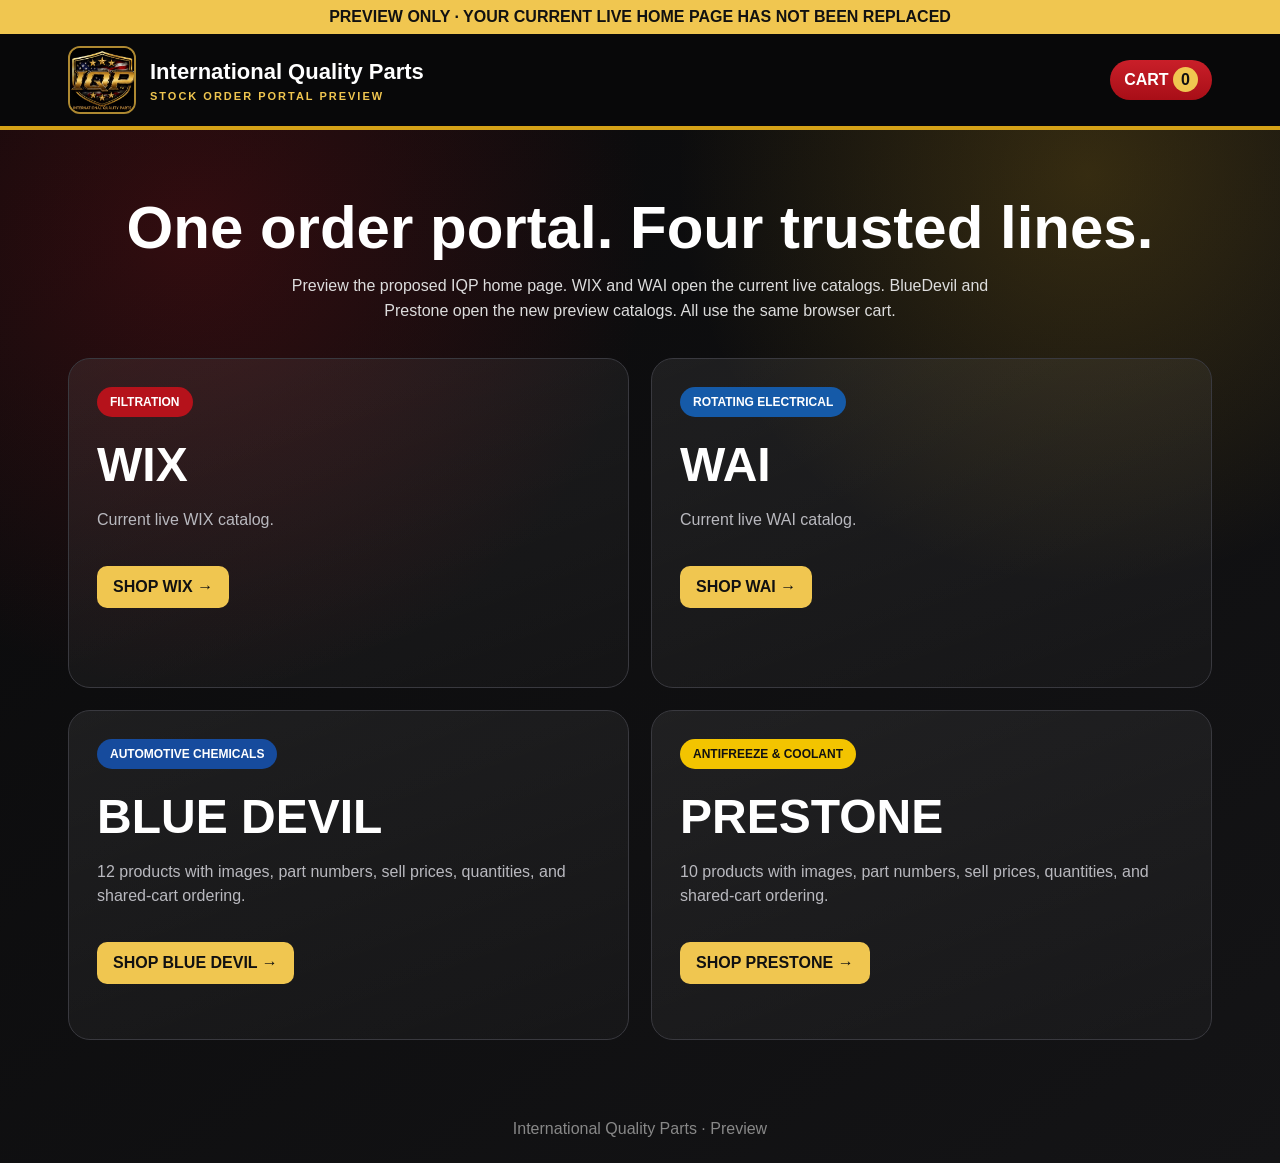
==== preview/index.html @ 8063f70a "Add IQP four-line preview home page" ====
<!doctype html>
<html lang="en"><head><meta charset="utf-8"><meta name="viewport" content="width=device-width,initial-scale=1,viewport-fit=cover"><title>IQP Preview</title><link rel="icon" href="../iqp-logo.png"><style>:root{--gold:#f0c650;--line:#39393f;--muted:#b9b9bf}*{box-sizing:border-box}body{margin:0;font-family:Arial,Helvetica,sans-serif;background:radial-gradient(circle at 15% 20%,rgba(181,18,27,.23),transparent 32%),radial-gradient(circle at 85% 15%,rgba(213,162,23,.2),transparent 28%),linear-gradient(145deg,#09090a,#141416);color:#fff;min-height:100vh}a{text-decoration:none;color:inherit}.preview{background:#f0c650;color:#111;text-align:center;font-weight:900;padding:8px}.header{position:sticky;top:0;background:#080809;border-bottom:4px solid #d5a217;z-index:5}.top{max-width:1180px;margin:auto;padding:12px 18px;display:flex;justify-content:space-between;align-items:center;gap:14px}.brand{display:flex;align-items:center;gap:14px}.brand img{width:68px;height:68px;object-fit:cover;border-radius:12px;border:2px solid #ad8831}.brand h1{font-size:22px;margin:0}.brand p{margin:5px 0 0;color:var(--gold);font-size:11px;letter-spacing:2px;font-weight:900}.cart{background:linear-gradient(#c91f29,#a80e17);padding:11px 14px;border-radius:999px;font-weight:900}.cart span{background:var(--gold);color:#111;border-radius:99px;padding:4px 8px}.main{max-width:1180px;margin:auto;padding:55px 18px}.main h2{text-align:center;font-size:clamp(34px,6vw,60px);margin:8px 0 12px}.lead{text-align:center;color:#ddd;max-width:760px;margin:0 auto 34px;line-height:1.55}.choices{display:grid;grid-template-columns:1fr 1fr;gap:22px}.choice{min-height:330px;padding:28px;border:1px solid var(--line);border-radius:22px;background:linear-gradient(160deg,rgba(255,255,255,.07),rgba(255,255,255,.025));position:relative;overflow:hidden}.choice:hover{border-color:var(--gold);transform:translateY(-2px)}.line{display:inline-block;padding:8px 13px;border-radius:999px;background:#b5121b;font-size:12px;font-weight:900}.wai .line{background:#155aa8}.blue .line{background:#164b9d}.prestone .line{background:#f3c400;color:#111}.choice h3{font-size:48px;margin:20px 0 8px}.choice p{color:var(--muted);line-height:1.5}.open{display:inline-block;margin-top:18px;padding:12px 16px;background:var(--gold);color:#111;border-radius:10px;font-weight:900}.footer{text-align:center;color:#888;padding:25px 15px}@media(max-width:720px){.choices{grid-template-columns:1fr}.choice h3{font-size:42px}.brand h1{font-size:17px}.brand img{width:56px;height:56px}}</style></head><body><div class="preview">PREVIEW ONLY · YOUR CURRENT LIVE HOME PAGE HAS NOT BEEN REPLACED</div><header class="header"><div class="top"><div class="brand"><img src="../iqp-logo.png"><div><h1>International Quality Parts</h1><p>STOCK ORDER PORTAL PREVIEW</p></div></div><a class="cart" href="../wix.html?cart=1">CART <span id="cartCount">0</span></a></div></header><main class="main"><h2>One order portal. Four trusted lines.</h2><p class="lead">Preview the proposed IQP home page. WIX and WAI open the current live catalogs. BlueDevil and Prestone open the new preview catalogs. All use the same browser cart.</p><section class="choices"><a class="choice wix" href="../wix.html"><span class="line">FILTRATION</span><h3>WIX</h3><p>Current live WIX catalog.</p><span class="open">SHOP WIX →</span></a><a class="choice wai" href="../wai.html"><span class="line">ROTATING ELECTRICAL</span><h3>WAI</h3><p>Current live WAI catalog.</p><span class="open">SHOP WAI →</span></a><a class="choice blue" href="chemicals.html?line=bluedevil"><span class="line">AUTOMOTIVE CHEMICALS</span><h3>BLUE DEVIL</h3><p>12 products with images, part numbers, sell prices, quantities, and shared-cart ordering.</p><span class="open">SHOP BLUE DEVIL →</span></a><a class="choice prestone" href="chemicals.html?line=prestone"><span class="line">ANTIFREEZE & COOLANT</span><h3>PRESTONE</h3><p>10 products with images, part numbers, sell prices, quantities, and shared-cart ordering.</p><span class="open">SHOP PRESTONE →</span></a></section></main><footer class="footer">International Quality Parts · Preview</footer><script>function countCart(){try{const c=JSON.parse(localStorage.getItem('iqp-v7-cart'))||{};document.getElementById('cartCount').textContent=Object.values(c).reduce((n,x)=>n+(Number(x.qty)||0),0)}catch{}}countCart();</script></body></html>
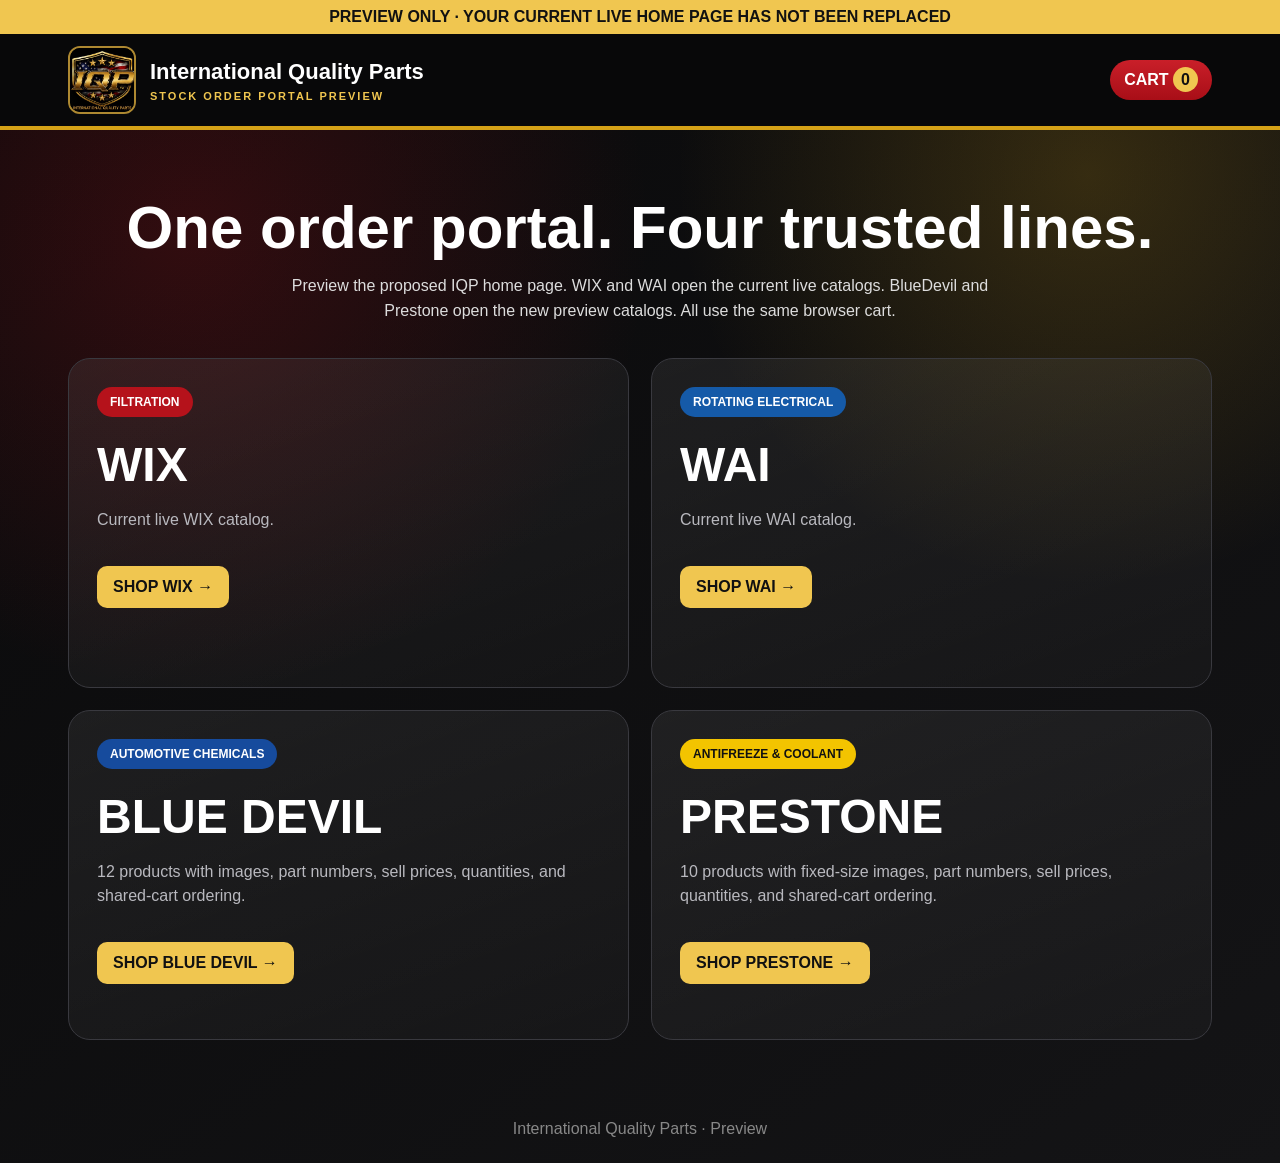
==== commit 0c89777a: "Point Prestone preview to fixed layout" ====
--- a/preview/index.html
+++ b/preview/index.html
@@ -1,2 +1,2 @@
 <!doctype html>
-<html lang="en"><head><meta charset="utf-8"><meta name="viewport" content="width=device-width,initial-scale=1,viewport-fit=cover"><title>IQP Preview</title><link rel="icon" href="../iqp-logo.png"><style>:root{--gold:#f0c650;--line:#39393f;--muted:#b9b9bf}*{box-sizing:border-box}body{margin:0;font-family:Arial,Helvetica,sans-serif;background:radial-gradient(circle at 15% 20%,rgba(181,18,27,.23),transparent 32%),radial-gradient(circle at 85% 15%,rgba(213,162,23,.2),transparent 28%),linear-gradient(145deg,#09090a,#141416);color:#fff;min-height:100vh}a{text-decoration:none;color:inherit}.preview{background:#f0c650;color:#111;text-align:center;font-weight:900;padding:8px}.header{position:sticky;top:0;background:#080809;border-bottom:4px solid #d5a217;z-index:5}.top{max-width:1180px;margin:auto;padding:12px 18px;display:flex;justify-content:space-between;align-items:center;gap:14px}.brand{display:flex;align-items:center;gap:14px}.brand img{width:68px;height:68px;object-fit:cover;border-radius:12px;border:2px solid #ad8831}.brand h1{font-size:22px;margin:0}.brand p{margin:5px 0 0;color:var(--gold);font-size:11px;letter-spacing:2px;font-weight:900}.cart{background:linear-gradient(#c91f29,#a80e17);padding:11px 14px;border-radius:999px;font-weight:900}.cart span{background:var(--gold);color:#111;border-radius:99px;padding:4px 8px}.main{max-width:1180px;margin:auto;padding:55px 18px}.main h2{text-align:center;font-size:clamp(34px,6vw,60px);margin:8px 0 12px}.lead{text-align:center;color:#ddd;max-width:760px;margin:0 auto 34px;line-height:1.55}.choices{display:grid;grid-template-columns:1fr 1fr;gap:22px}.choice{min-height:330px;padding:28px;border:1px solid var(--line);border-radius:22px;background:linear-gradient(160deg,rgba(255,255,255,.07),rgba(255,255,255,.025));position:relative;overflow:hidden}.choice:hover{border-color:var(--gold);transform:translateY(-2px)}.line{display:inline-block;padding:8px 13px;border-radius:999px;background:#b5121b;font-size:12px;font-weight:900}.wai .line{background:#155aa8}.blue .line{background:#164b9d}.prestone .line{background:#f3c400;color:#111}.choice h3{font-size:48px;margin:20px 0 8px}.choice p{color:var(--muted);line-height:1.5}.open{display:inline-block;margin-top:18px;padding:12px 16px;background:var(--gold);color:#111;border-radius:10px;font-weight:900}.footer{text-align:center;color:#888;padding:25px 15px}@media(max-width:720px){.choices{grid-template-columns:1fr}.choice h3{font-size:42px}.brand h1{font-size:17px}.brand img{width:56px;height:56px}}</style></head><body><div class="preview">PREVIEW ONLY · YOUR CURRENT LIVE HOME PAGE HAS NOT BEEN REPLACED</div><header class="header"><div class="top"><div class="brand"><img src="../iqp-logo.png"><div><h1>International Quality Parts</h1><p>STOCK ORDER PORTAL PREVIEW</p></div></div><a class="cart" href="../wix.html?cart=1">CART <span id="cartCount">0</span></a></div></header><main class="main"><h2>One order portal. Four trusted lines.</h2><p class="lead">Preview the proposed IQP home page. WIX and WAI open the current live catalogs. BlueDevil and Prestone open the new preview catalogs. All use the same browser cart.</p><section class="choices"><a class="choice wix" href="../wix.html"><span class="line">FILTRATION</span><h3>WIX</h3><p>Current live WIX catalog.</p><span class="open">SHOP WIX →</span></a><a class="choice wai" href="../wai.html"><span class="line">ROTATING ELECTRICAL</span><h3>WAI</h3><p>Current live WAI catalog.</p><span class="open">SHOP WAI →</span></a><a class="choice blue" href="chemicals.html?line=bluedevil"><span class="line">AUTOMOTIVE CHEMICALS</span><h3>BLUE DEVIL</h3><p>12 products with images, part numbers, sell prices, quantities, and shared-cart ordering.</p><span class="open">SHOP BLUE DEVIL →</span></a><a class="choice prestone" href="chemicals.html?line=prestone"><span class="line">ANTIFREEZE & COOLANT</span><h3>PRESTONE</h3><p>10 products with images, part numbers, sell prices, quantities, and shared-cart ordering.</p><span class="open">SHOP PRESTONE →</span></a></section></main><footer class="footer">International Quality Parts · Preview</footer><script>function countCart(){try{const c=JSON.parse(localStorage.getItem('iqp-v7-cart'))||{};document.getElementById('cartCount').textContent=Object.values(c).reduce((n,x)=>n+(Number(x.qty)||0),0)}catch{}}countCart();</script></body></html>+<html lang="en"><head><meta charset="utf-8"><meta name="viewport" content="width=device-width,initial-scale=1,viewport-fit=cover"><title>IQP Preview</title><link rel="icon" href="../iqp-logo.png"><style>:root{--gold:#f0c650;--line:#39393f;--muted:#b9b9bf}*{box-sizing:border-box}body{margin:0;font-family:Arial,Helvetica,sans-serif;background:radial-gradient(circle at 15% 20%,rgba(181,18,27,.23),transparent 32%),radial-gradient(circle at 85% 15%,rgba(213,162,23,.2),transparent 28%),linear-gradient(145deg,#09090a,#141416);color:#fff;min-height:100vh}a{text-decoration:none;color:inherit}.preview{background:#f0c650;color:#111;text-align:center;font-weight:900;padding:8px}.header{position:sticky;top:0;background:#080809;border-bottom:4px solid #d5a217;z-index:5}.top{max-width:1180px;margin:auto;padding:12px 18px;display:flex;justify-content:space-between;align-items:center;gap:14px}.brand{display:flex;align-items:center;gap:14px}.brand img{width:68px;height:68px;object-fit:cover;border-radius:12px;border:2px solid #ad8831}.brand h1{font-size:22px;margin:0}.brand p{margin:5px 0 0;color:var(--gold);font-size:11px;letter-spacing:2px;font-weight:900}.cart{background:linear-gradient(#c91f29,#a80e17);padding:11px 14px;border-radius:999px;font-weight:900}.cart span{background:var(--gold);color:#111;border-radius:99px;padding:4px 8px}.main{max-width:1180px;margin:auto;padding:55px 18px}.main h2{text-align:center;font-size:clamp(34px,6vw,60px);margin:8px 0 12px}.lead{text-align:center;color:#ddd;max-width:760px;margin:0 auto 34px;line-height:1.55}.choices{display:grid;grid-template-columns:1fr 1fr;gap:22px}.choice{min-height:330px;padding:28px;border:1px solid var(--line);border-radius:22px;background:linear-gradient(160deg,rgba(255,255,255,.07),rgba(255,255,255,.025));position:relative;overflow:hidden}.choice:hover{border-color:var(--gold);transform:translateY(-2px)}.line{display:inline-block;padding:8px 13px;border-radius:999px;background:#b5121b;font-size:12px;font-weight:900}.wai .line{background:#155aa8}.blue .line{background:#164b9d}.prestone .line{background:#f3c400;color:#111}.choice h3{font-size:48px;margin:20px 0 8px}.choice p{color:var(--muted);line-height:1.5}.open{display:inline-block;margin-top:18px;padding:12px 16px;background:var(--gold);color:#111;border-radius:10px;font-weight:900}.footer{text-align:center;color:#888;padding:25px 15px}@media(max-width:720px){.choices{grid-template-columns:1fr}.choice h3{font-size:42px}.brand h1{font-size:17px}.brand img{width:56px;height:56px}}</style></head><body><div class="preview">PREVIEW ONLY · YOUR CURRENT LIVE HOME PAGE HAS NOT BEEN REPLACED</div><header class="header"><div class="top"><div class="brand"><img src="../iqp-logo.png"><div><h1>International Quality Parts</h1><p>STOCK ORDER PORTAL PREVIEW</p></div></div><a class="cart" href="../wix.html?cart=1">CART <span id="cartCount">0</span></a></div></header><main class="main"><h2>One order portal. Four trusted lines.</h2><p class="lead">Preview the proposed IQP home page. WIX and WAI open the current live catalogs. BlueDevil and Prestone open the new preview catalogs. All use the same browser cart.</p><section class="choices"><a class="choice wix" href="../wix.html"><span class="line">FILTRATION</span><h3>WIX</h3><p>Current live WIX catalog.</p><span class="open">SHOP WIX →</span></a><a class="choice wai" href="../wai.html"><span class="line">ROTATING ELECTRICAL</span><h3>WAI</h3><p>Current live WAI catalog.</p><span class="open">SHOP WAI →</span></a><a class="choice blue" href="chemicals.html?line=bluedevil"><span class="line">AUTOMOTIVE CHEMICALS</span><h3>BLUE DEVIL</h3><p>12 products with images, part numbers, sell prices, quantities, and shared-cart ordering.</p><span class="open">SHOP BLUE DEVIL →</span></a><a class="choice prestone" href="prestone.html"><span class="line">ANTIFREEZE & COOLANT</span><h3>PRESTONE</h3><p>10 products with fixed-size images, part numbers, sell prices, quantities, and shared-cart ordering.</p><span class="open">SHOP PRESTONE →</span></a></section></main><footer class="footer">International Quality Parts · Preview</footer><script>function countCart(){try{const c=JSON.parse(localStorage.getItem('iqp-v7-cart'))||{};document.getElementById('cartCount').textContent=Object.values(c).reduce((n,x)=>n+(Number(x.qty)||0),0)}catch{}}countCart();</script></body></html>
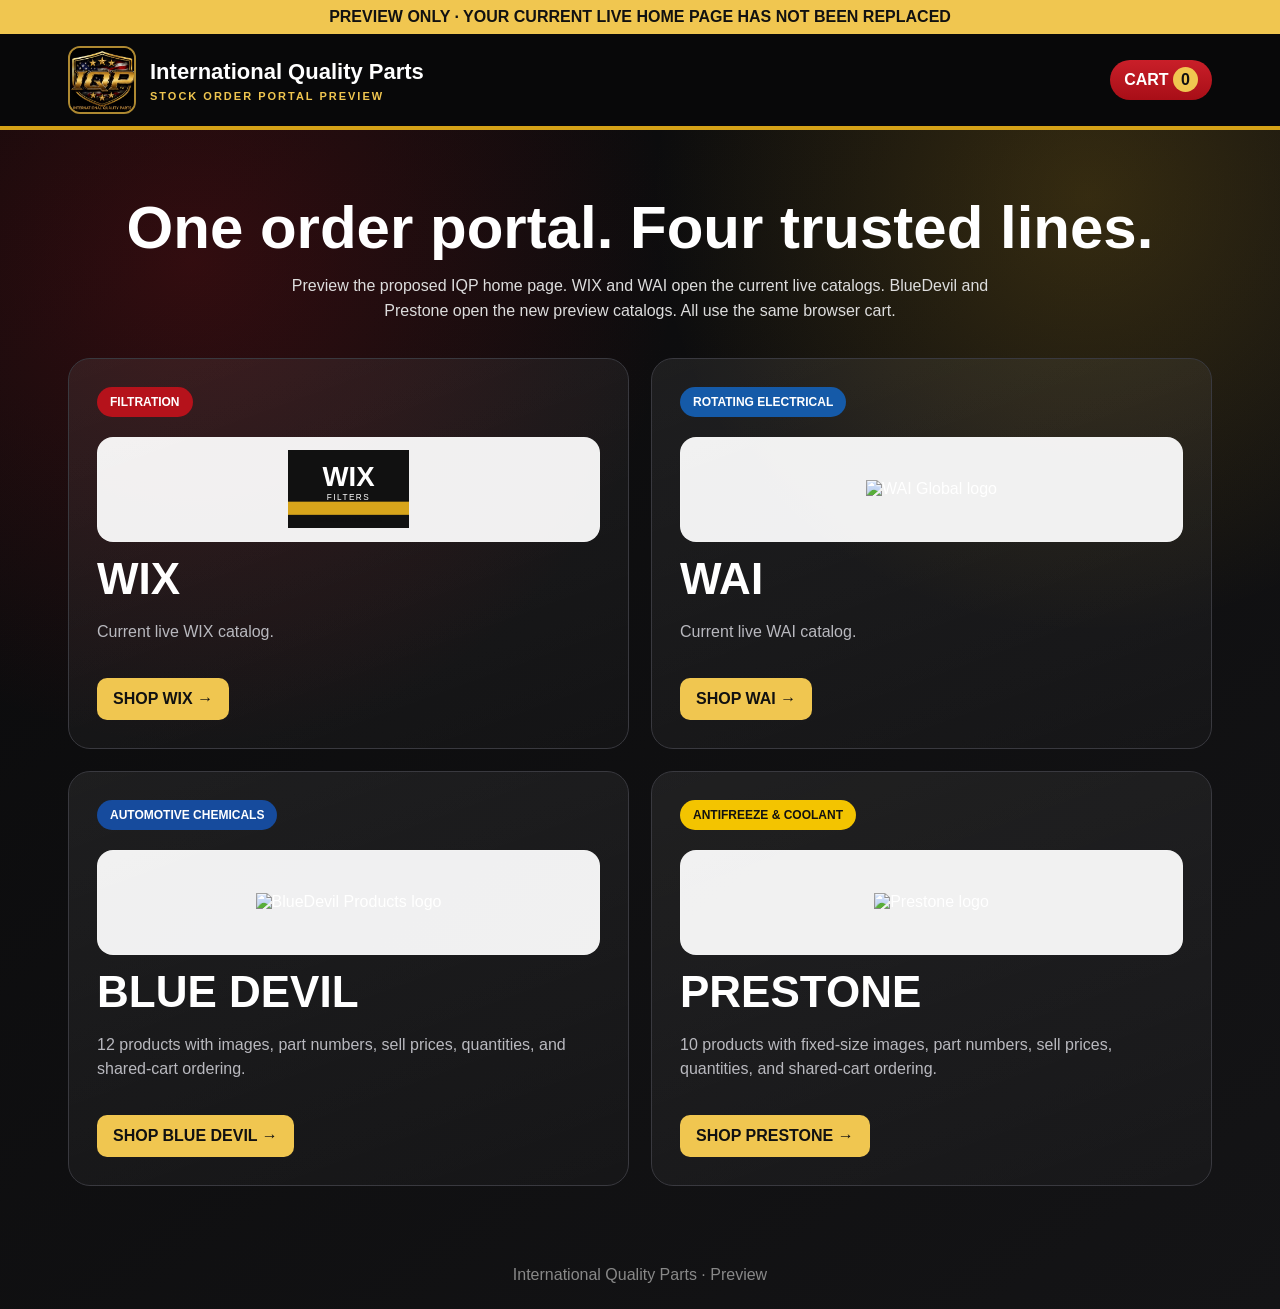
==== commit 35a62ac5: "Add brand logos and page transitions to IQP preview home" ====
--- a/preview/index.html
+++ b/preview/index.html
@@ -1,2 +1,35 @@
 <!doctype html>
-<html lang="en"><head><meta charset="utf-8"><meta name="viewport" content="width=device-width,initial-scale=1,viewport-fit=cover"><title>IQP Preview</title><link rel="icon" href="../iqp-logo.png"><style>:root{--gold:#f0c650;--line:#39393f;--muted:#b9b9bf}*{box-sizing:border-box}body{margin:0;font-family:Arial,Helvetica,sans-serif;background:radial-gradient(circle at 15% 20%,rgba(181,18,27,.23),transparent 32%),radial-gradient(circle at 85% 15%,rgba(213,162,23,.2),transparent 28%),linear-gradient(145deg,#09090a,#141416);color:#fff;min-height:100vh}a{text-decoration:none;color:inherit}.preview{background:#f0c650;color:#111;text-align:center;font-weight:900;padding:8px}.header{position:sticky;top:0;background:#080809;border-bottom:4px solid #d5a217;z-index:5}.top{max-width:1180px;margin:auto;padding:12px 18px;display:flex;justify-content:space-between;align-items:center;gap:14px}.brand{display:flex;align-items:center;gap:14px}.brand img{width:68px;height:68px;object-fit:cover;border-radius:12px;border:2px solid #ad8831}.brand h1{font-size:22px;margin:0}.brand p{margin:5px 0 0;color:var(--gold);font-size:11px;letter-spacing:2px;font-weight:900}.cart{background:linear-gradient(#c91f29,#a80e17);padding:11px 14px;border-radius:999px;font-weight:900}.cart span{background:var(--gold);color:#111;border-radius:99px;padding:4px 8px}.main{max-width:1180px;margin:auto;padding:55px 18px}.main h2{text-align:center;font-size:clamp(34px,6vw,60px);margin:8px 0 12px}.lead{text-align:center;color:#ddd;max-width:760px;margin:0 auto 34px;line-height:1.55}.choices{display:grid;grid-template-columns:1fr 1fr;gap:22px}.choice{min-height:330px;padding:28px;border:1px solid var(--line);border-radius:22px;background:linear-gradient(160deg,rgba(255,255,255,.07),rgba(255,255,255,.025));position:relative;overflow:hidden}.choice:hover{border-color:var(--gold);transform:translateY(-2px)}.line{display:inline-block;padding:8px 13px;border-radius:999px;background:#b5121b;font-size:12px;font-weight:900}.wai .line{background:#155aa8}.blue .line{background:#164b9d}.prestone .line{background:#f3c400;color:#111}.choice h3{font-size:48px;margin:20px 0 8px}.choice p{color:var(--muted);line-height:1.5}.open{display:inline-block;margin-top:18px;padding:12px 16px;background:var(--gold);color:#111;border-radius:10px;font-weight:900}.footer{text-align:center;color:#888;padding:25px 15px}@media(max-width:720px){.choices{grid-template-columns:1fr}.choice h3{font-size:42px}.brand h1{font-size:17px}.brand img{width:56px;height:56px}}</style></head><body><div class="preview">PREVIEW ONLY · YOUR CURRENT LIVE HOME PAGE HAS NOT BEEN REPLACED</div><header class="header"><div class="top"><div class="brand"><img src="../iqp-logo.png"><div><h1>International Quality Parts</h1><p>STOCK ORDER PORTAL PREVIEW</p></div></div><a class="cart" href="../wix.html?cart=1">CART <span id="cartCount">0</span></a></div></header><main class="main"><h2>One order portal. Four trusted lines.</h2><p class="lead">Preview the proposed IQP home page. WIX and WAI open the current live catalogs. BlueDevil and Prestone open the new preview catalogs. All use the same browser cart.</p><section class="choices"><a class="choice wix" href="../wix.html"><span class="line">FILTRATION</span><h3>WIX</h3><p>Current live WIX catalog.</p><span class="open">SHOP WIX →</span></a><a class="choice wai" href="../wai.html"><span class="line">ROTATING ELECTRICAL</span><h3>WAI</h3><p>Current live WAI catalog.</p><span class="open">SHOP WAI →</span></a><a class="choice blue" href="chemicals.html?line=bluedevil"><span class="line">AUTOMOTIVE CHEMICALS</span><h3>BLUE DEVIL</h3><p>12 products with images, part numbers, sell prices, quantities, and shared-cart ordering.</p><span class="open">SHOP BLUE DEVIL →</span></a><a class="choice prestone" href="prestone.html"><span class="line">ANTIFREEZE & COOLANT</span><h3>PRESTONE</h3><p>10 products with fixed-size images, part numbers, sell prices, quantities, and shared-cart ordering.</p><span class="open">SHOP PRESTONE →</span></a></section></main><footer class="footer">International Quality Parts · Preview</footer><script>function countCart(){try{const c=JSON.parse(localStorage.getItem('iqp-v7-cart'))||{};document.getElementById('cartCount').textContent=Object.values(c).reduce((n,x)=>n+(Number(x.qty)||0),0)}catch{}}countCart();</script></body></html>+<html lang="en">
+<head>
+<meta charset="utf-8">
+<meta name="viewport" content="width=device-width,initial-scale=1,viewport-fit=cover">
+<title>IQP Preview</title>
+<link rel="icon" href="../iqp-logo.png">
+<style>
+:root{--gold:#f0c650;--line:#39393f;--muted:#b9b9bf}*{box-sizing:border-box}html,body{min-height:100%}body{margin:0;font-family:Arial,Helvetica,sans-serif;background:radial-gradient(circle at 15% 20%,rgba(181,18,27,.23),transparent 32%),radial-gradient(circle at 85% 15%,rgba(213,162,23,.2),transparent 28%),linear-gradient(145deg,#09090a,#141416);color:#fff;animation:pageIn .45s ease both}a{text-decoration:none;color:inherit}.preview{background:#f0c650;color:#111;text-align:center;font-weight:900;padding:8px}.header{position:sticky;top:0;background:#080809;border-bottom:4px solid #d5a217;z-index:5}.top{max-width:1180px;margin:auto;padding:12px 18px;display:flex;justify-content:space-between;align-items:center;gap:14px}.brand{display:flex;align-items:center;gap:14px}.brand img{width:68px;height:68px;object-fit:cover;border-radius:12px;border:2px solid #ad8831}.brand h1{font-size:22px;margin:0}.brand p{margin:5px 0 0;color:var(--gold);font-size:11px;letter-spacing:2px;font-weight:900}.cart{background:linear-gradient(#c91f29,#a80e17);padding:11px 14px;border-radius:999px;font-weight:900}.cart span{background:var(--gold);color:#111;border-radius:99px;padding:4px 8px}.main{max-width:1180px;margin:auto;padding:55px 18px}.main h2{text-align:center;font-size:clamp(34px,6vw,60px);margin:8px 0 12px}.lead{text-align:center;color:#ddd;max-width:760px;margin:0 auto 34px;line-height:1.55}.choices{display:grid;grid-template-columns:1fr 1fr;gap:22px}.choice{min-height:390px;padding:28px;border:1px solid var(--line);border-radius:22px;background:linear-gradient(160deg,rgba(255,255,255,.07),rgba(255,255,255,.025));position:relative;overflow:hidden;transition:transform .22s ease,border-color .22s ease,box-shadow .22s ease}.choice:hover{border-color:var(--gold);transform:translateY(-5px);box-shadow:0 18px 45px rgba(0,0,0,.28)}.choice:active{transform:scale(.985)}.line{display:inline-block;padding:8px 13px;border-radius:999px;background:#b5121b;font-size:12px;font-weight:900}.wai .line{background:#155aa8}.blue .line{background:#164b9d}.prestone .line{background:#f3c400;color:#111}.logo-box{height:105px;margin:20px 0 10px;border:1px solid rgba(255,255,255,.13);border-radius:16px;background:rgba(255,255,255,.94);display:flex;align-items:center;justify-content:center;padding:14px;position:relative;z-index:1}.logo-box img{display:block;max-width:88%;max-height:78px;object-fit:contain}.logo-box .wai-logo{max-height:82px}.logo-box .blue-logo{max-width:78%;max-height:82px}.logo-box .prestone-logo{max-width:76%;max-height:72px}.choice h3{font-size:44px;margin:12px 0 8px}.choice p{color:var(--muted);line-height:1.5}.open{display:inline-block;margin-top:18px;padding:12px 16px;background:var(--gold);color:#111;border-radius:10px;font-weight:900;transition:transform .18s ease,box-shadow .18s ease}.choice:hover .open{transform:translateX(4px);box-shadow:0 6px 18px rgba(240,198,80,.2)}.footer{text-align:center;color:#888;padding:25px 15px}.transition-screen{position:fixed;inset:0;z-index:9999;background:radial-gradient(circle at center,rgba(213,162,23,.14),transparent 35%),#070708;display:flex;align-items:center;justify-content:center;opacity:0;visibility:hidden;pointer-events:none;transition:opacity .25s ease,visibility .25s ease}.transition-screen.show{opacity:1;visibility:visible;pointer-events:auto}.transition-logo{text-align:center;transform:translateY(12px) scale(.97);opacity:0;transition:.28s ease}.transition-screen.show .transition-logo{transform:translateY(0) scale(1);opacity:1}.transition-logo img{width:88px;height:88px;object-fit:cover;border-radius:14px;border:2px solid #ad8831;box-shadow:0 12px 40px rgba(0,0,0,.45)}.transition-logo b{display:block;margin-top:14px;color:var(--gold);letter-spacing:2px;font-size:13px}.transition-line{width:150px;height:3px;background:#252525;border-radius:99px;margin:13px auto 0;overflow:hidden}.transition-line:after{content:"";display:block;height:100%;width:45%;background:var(--gold);transform:translateX(-120%)}.transition-screen.show .transition-line:after{animation:loader .55s ease infinite}@keyframes pageIn{from{opacity:0;transform:translateY(8px)}to{opacity:1;transform:none}}@keyframes loader{to{transform:translateX(260%)}}@media(max-width:720px){.choices{grid-template-columns:1fr}.choice{min-height:370px}.choice h3{font-size:40px}.brand h1{font-size:17px}.brand img{width:56px;height:56px}.logo-box{height:95px}}
+</style>
+</head>
+<body>
+<div class="transition-screen" id="transitionScreen"><div class="transition-logo"><img src="../iqp-logo.png" alt="IQP"><b>OPENING PRODUCT LINE</b><div class="transition-line"></div></div></div>
+<div class="preview">PREVIEW ONLY · YOUR CURRENT LIVE HOME PAGE HAS NOT BEEN REPLACED</div>
+<header class="header"><div class="top"><div class="brand"><img src="../iqp-logo.png" alt="International Quality Parts"><div><h1>International Quality Parts</h1><p>STOCK ORDER PORTAL PREVIEW</p></div></div><a class="cart transition-link" href="../wix.html?cart=1">CART <span id="cartCount">0</span></a></div></header>
+<main class="main">
+<h2>One order portal. Four trusted lines.</h2>
+<p class="lead">Preview the proposed IQP home page. WIX and WAI open the current live catalogs. BlueDevil and Prestone open the new preview catalogs. All use the same browser cart.</p>
+<section class="choices">
+<a class="choice wix transition-link" href="../wix.html"><span class="line">FILTRATION</span><div class="logo-box"><img src="../wix-logo.svg" alt="WIX Filters logo"></div><h3>WIX</h3><p>Current live WIX catalog.</p><span class="open">SHOP WIX →</span></a>
+<a class="choice wai transition-link" href="../wai.html"><span class="line">ROTATING ELECTRICAL</span><div class="logo-box"><img class="wai-logo" src="https://recruiting.paylocity.com/Recruiting/Jobs/GetLogoFileById?logoFileStoreId=88263508&moduleId=31964" alt="WAI Global logo"></div><h3>WAI</h3><p>Current live WAI catalog.</p><span class="open">SHOP WAI →</span></a>
+<a class="choice blue transition-link" href="chemicals.html?line=bluedevil"><span class="line">AUTOMOTIVE CHEMICALS</span><div class="logo-box"><img class="blue-logo" src="https://img.vehicleservicepros.com/files/base/cygnus/vspc/image/2013/02/logo2013v1f256et8jrxtdo_10862775.png?auto=format%2Ccompress&fit=contain&w=700" alt="BlueDevil Products logo"></div><h3>BLUE DEVIL</h3><p>12 products with images, part numbers, sell prices, quantities, and shared-cart ordering.</p><span class="open">SHOP BLUE DEVIL →</span></a>
+<a class="choice prestone transition-link" href="prestone.html"><span class="line">ANTIFREEZE & COOLANT</span><div class="logo-box"><img class="prestone-logo" src="https://logowik.com/content/uploads/images/prestone-products-corporation7630.jpg" alt="Prestone logo"></div><h3>PRESTONE</h3><p>10 products with fixed-size images, part numbers, sell prices, quantities, and shared-cart ordering.</p><span class="open">SHOP PRESTONE →</span></a>
+</section>
+</main>
+<footer class="footer">International Quality Parts · Preview</footer>
+<script>
+function countCart(){try{const c=JSON.parse(localStorage.getItem('iqp-v7-cart'))||{};document.getElementById('cartCount').textContent=Object.values(c).reduce((n,x)=>n+(Number(x.qty)||0),0)}catch{}}
+countCart();
+const screen=document.getElementById('transitionScreen');
+document.querySelectorAll('a.transition-link').forEach(link=>{link.addEventListener('click',e=>{if(e.ctrlKey||e.metaKey||e.shiftKey||e.altKey)return;e.preventDefault();const href=link.href;screen.classList.add('show');setTimeout(()=>{location.href=href},360)})});
+window.addEventListener('pageshow',()=>screen.classList.remove('show'));
+</script>
+</body>
+</html>
